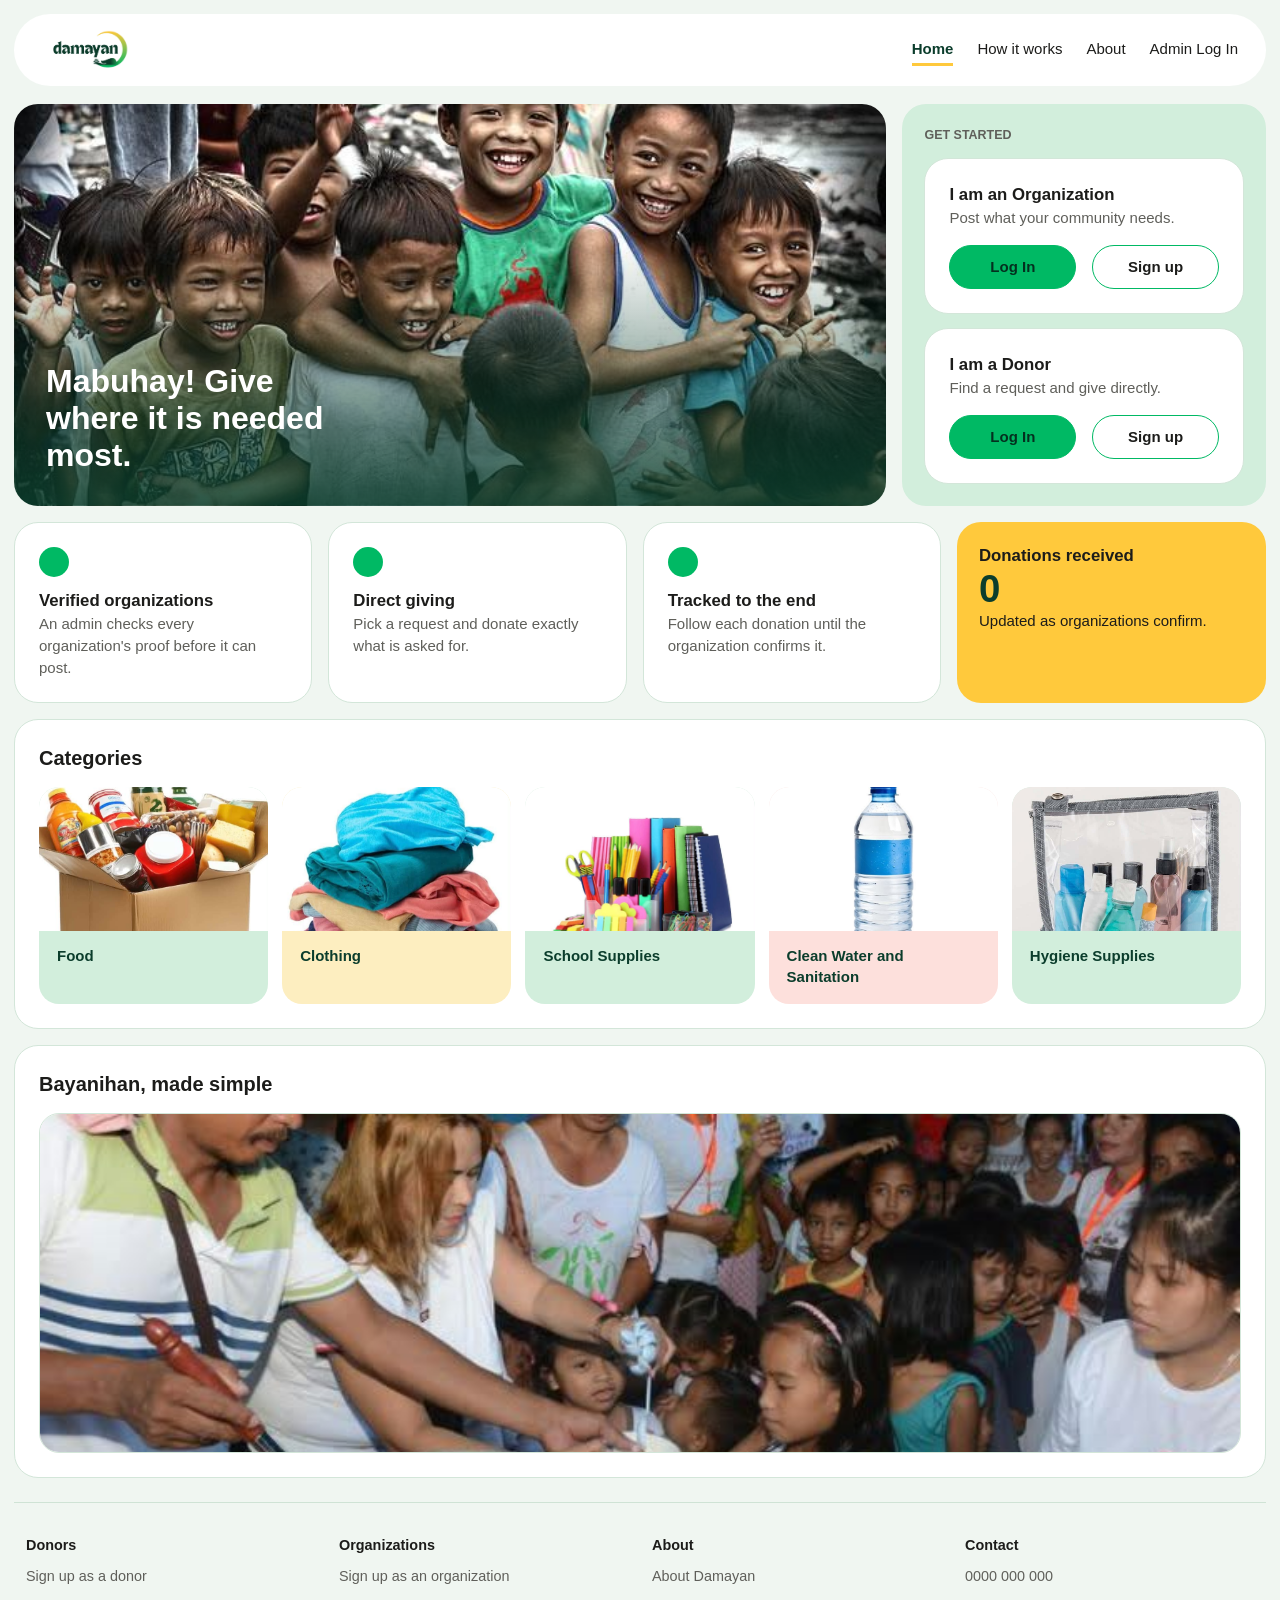
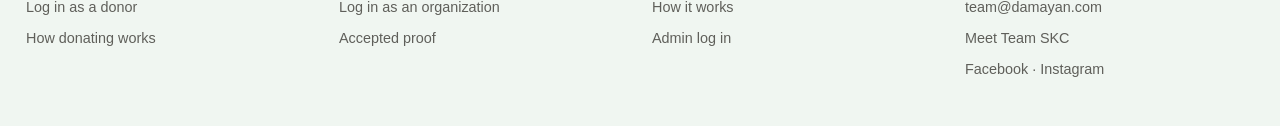
==== public/index.html @ 9b193644 "Add full project" ====
<!DOCTYPE html>
<html lang="en">
<head>
<meta charset="UTF-8">
<meta name="viewport" content="width=device-width, initial-scale=1">
<title>Damayan</title>
<link rel="stylesheet" href="style.css">
</head>
<body>
<header class="top" id="top"></header>
<main>

<!-- ============ PUBLIC ============ -->
<section class="view" data-v="home" data-role="pub">
  <div class="hero-row">
    <div class="hero" style="background-image:linear-gradient(to top,rgba(11,61,44,.88) 0%,rgba(11,61,44,.4) 35%,rgba(11,61,44,0) 65%),url(/images/donate.jpg)"><h1>Mabuhay! Give where it is needed most.</h1></div>
    <div class="mintbox stack">
      <div class="eyebrow">GET STARTED</div>
      <div class="card"><h3>I am an Organization</h3><p class="mute">Post what your community needs.</p>
        <div class="g2 mt"><a class="btn solid" href="#/login-org">Log In</a><a class="btn" href="#/signup-org">Sign up</a></div></div>
      <div class="card"><h3>I am a Donor</h3><p class="mute">Find a request and give directly.</p>
        <div class="g2 mt"><a class="btn solid" href="#/login-donor">Log In</a><a class="btn" href="#/signup-donor">Sign up</a></div></div>
    </div>
  </div>
  <div class="hero-row" style="grid-template-columns:3fr 1fr">
    <div class="g3">
      <div class="card"><div class="dot"></div><h3>Verified organizations</h3><p class="mute">An admin checks every organization's proof before it can post.</p></div>
      <div class="card"><div class="dot"></div><h3>Direct giving</h3><p class="mute">Pick a request and donate exactly what is asked for.</p></div>
      <div class="card"><div class="dot"></div><h3>Tracked to the end</h3><p class="mute">Follow each donation until the organization confirms it.</p></div>
    </div>
    <div class="yelbox"><h3>Donations received</h3><div class="big" id="stat-received">0</div><p>Updated as organizations confirm.</p></div>
  </div>
  <div class="card mt"><h2>Categories</h2>
    <div class="cats">
      <div class="cat"><img data-img="/images/food" alt=""><span>Food</span></div>
      <div class="cat y"><img data-img="/images/clothes" alt=""><span>Clothing</span></div>
      <div class="cat"><img data-img="/images/school_supplies" alt=""><span>School Supplies</span></div>
      <div class="cat p"><img data-img="/images/clean_water" alt=""><span>Clean Water and Sanitation</span></div>
      <div class="cat"><img data-img="/images/hygiene" alt=""><span>Hygiene Supplies</span></div></div></div>
  <div class="card mt"><h2>Bayanihan, made simple</h2><div class="imgbox"><img data-img="/images/community" alt="Community members with donated goods"></div></div>
</section>

<section class="view" data-v="how" data-role="pub">
  <h1>How Damayan works</h1><p class="sub">Two roles, one shared goal: the right item reaching the right place.</p>
  <div class="g2">
    <div class="card"><span class="b dark">FOR ORGANIZATIONS</span>
      <div class="step"><span class="num">1</span><div><h3>Sign up and log in</h3><p class="mute">Upload proof so an admin can verify you.</p></div></div>
      <div class="step"><span class="num">2</span><div><h3>Post a request</h3><p class="mute">Say what you need and how much.</p></div></div>
      <div class="step"><span class="num">3</span><div><h3>Confirm when it arrives</h3><p class="mute">Close the loop so the donation counts.</p></div></div></div>
    <div class="card"><span class="b dark">FOR DONORS</span>
      <div class="step"><span class="num">1</span><div><h3>Sign up and log in</h3><p class="mute">Individuals and groups are welcome.</p></div></div>
      <div class="step"><span class="num">2</span><div><h3>Browse requests or find a match</h3><p class="mute">Filter by category, or let us suggest one.</p></div></div>
      <div class="step"><span class="num">3</span><div><h3>Donate and mark it delivered</h3><p class="mute">Tell the organization it is on its way.</p></div></div></div>
  </div>
  <div class="mintbox mt"><div class="eyebrow">STAGES</div>
    <div class="g4">
      <div class="stage"><span class="b wait">Waiting</span><span class="mute">Posted, no donor yet</span></div>
      <div class="stage"><span class="b">Donated</span><span class="mute">A donor picked it</span></div>
      <div class="stage"><span class="b del">Delivered</span><span class="mute">Donor sent it</span></div>
      <div class="stage"><span class="b">Received</span><span class="mute">Organization confirmed</span></div></div></div>
</section>

<section class="view" data-v="about" data-role="pub">
  <p class="mute">About</p><h1>Neighbors helping neighbors</h1>
  <div class="g2 mt" style="align-items:start">
    <div class="stack">
      <div class="card stack"><div><h3>Mission</h3><p class="mute">Connect verified organizations with donors who want to help.</p></div>
        <div><h3>Why Damayan?</h3><p class="mute">Damayan means helping one another in times of need.</p></div>
        <div><h3>What the system does</h3><p class="mute">Posts requests, matches donors and tracks every donation.</p></div></div>
      <div class="mintbox" style="min-height:200px"><h2>Project Information</h2></div></div>
    <div class="card"><div class="eyebrow">Meet Team SKC</div>
      <div class="person"><span class="avatar"></span><div><b>Chelsea Mae T. Antig</b><br><span class="mute">UI/UX Designer</span></div></div>
      <div class="person"><span class="avatar"></span><div><b>Shannel V. De Leon</b><br><span class="mute">Sub Programmer</span></div></div>
      <div class="person"><span class="avatar"></span><div><b>Khate D. Hernandez</b><br><span class="mute">Lead Developer</span></div></div>
      <div class="mintbox"><h3>Contact and Feedback</h3><p class="mute">Questions or ideas? We read every message.</p><a class="btn solid mt" href="mailto:">Email the team</a></div></div>
  </div>
</section>

<!-- ============ AUTH ============ -->
<section class="view" data-v="login-org" data-role="auth"><form class="card form" style="max-width:580px">
  <span class="b dark">ORGANIZATION</span><h1 class="c">Log In as Organization</h1><p class="sub">Welcome back. Post and track your requests.</p>
  <label for="o-e">Email</label><input id="o-e" type="email" placeholder="name@organization.com" required>
  <label for="o-p">Password</label><input id="o-p" type="password" placeholder="••••••••" required>
  <button class="btn solid full mt">Log In</button>
  <p class="alt">New here? <a href="#/signup-org">Sign Up as Organization</a><br>Not an Organization? <a href="#/login-donor">Log in as Donor</a></p></form></section>

<section class="view" data-v="login-donor" data-role="auth"><form class="card form" style="max-width:580px">
  <span class="b dark">DONOR</span><h1 class="c">Log In as Donor</h1><p class="sub">Welcome back. Find a request to fulfill.</p>
  <label for="d-e">Email</label><input id="d-e" type="email" placeholder="name@email.com" required>
  <label for="d-p">Password</label><input id="d-p" type="password" placeholder="••••••••" required>
  <button class="btn solid full mt">Log In</button>
  <p class="alt">New here? <a href="#/signup-donor">Sign up as Donor</a><br>Not a Donor? <a href="#/login-org">Log in as Organization</a></p></form></section>

<section class="view" data-v="login-admin" data-role="auth"><form class="card form" style="max-width:580px">
  <span class="b dark">ADMIN</span><h1 class="c">Log In as Admin</h1><p class="sub">Review organizations and manage accounts.</p>
  <label for="a-e">Email</label><input id="a-e" type="email" placeholder="name@email.com" required>
  <label for="a-p">Password</label><input id="a-p" type="password" placeholder="••••••••" required>
  <button class="btn solid full mt">Log In</button>
  <p class="alt">Admin accounts are created by the team.</p></form></section>

<section class="view" data-v="signup-donor" data-role="auth"><form class="card form">
  <span class="b dark">DONOR</span><h1>Sign Up as Donor</h1><p class="sub">Give as an individual or as a group.</p>
  <label for="sd-n">Full name or group name</label><input id="sd-n" placeholder="e.g. Juan Dela Cruz" required>
  <label for="sd-t">Type</label><select id="sd-t"><option>Individual</option><option>Group</option></select>
  <label for="sd-e">Email</label><input id="sd-e" type="email" placeholder="name@email.com" required>
  <label for="sd-p">Password</label><input id="sd-p" type="password" placeholder="••••••••" required>
  <label for="sd-c">Confirm Password</label><input id="sd-c" type="password" placeholder="••••••••" required>
  <button class="btn solid full mt">Create Donor Account</button>
  <p class="alt">Already have an account? <a href="#/login-donor">Log in as Donor</a><br>Not a Donor? <a href="#/login-org">Log in as Organization</a></p></form></section>

<section class="view" data-v="signup-org" data-role="auth"><form class="card form wide">
  <span class="b dark">ORGANIZATION</span><h1>Sign Up as Organization</h1><p class="sub">Your proof lets an admin verify you before you post.</p>
  <div class="g2" style="align-items:start">
    <div>
      <label for="so-n">Organization Name</label><input id="so-n" placeholder="e.g. Barangay San Roque" required>
      <label for="so-t">Type</label><select id="so-t"><option>LGU</option><option>NGO</option><option>Barangay</option><option>Company</option></select>
      <label for="so-e">Email</label><input id="so-e" type="email" placeholder="name@organization.com" required>
      <label for="so-p">Password</label><input id="so-p" type="password" placeholder="••••••••" required>
      <label for="so-c">Confirm Password</label><input id="so-c" type="password" placeholder="••••••••" required></div>
    <div>
      <label for="so-d">Document Type</label><select id="so-d"><option value="">Choose one</option><option>Barangay / LGU certification</option><option>SEC, DTI or NGO registration</option><option>Business permit or company ID</option><option>Letter of authority + ID</option></select>
      <label for="so-f">Upload proof</label>
      <div class="drop"><b>Drag and drop your file here</b><br><span class="mute">or browse · JPG, PNG or PDF · max 5 MB</span><br><input id="so-f" type="file" accept=".jpg,.jpeg,.png,.pdf" style="margin-top:10px" required></div>
      <div class="mintbox mt"><div class="eyebrow">ACCEPTED PROOF</div><ul class="list"><li>Barangay / LGU certification or resolution</li><li>SEC, DTI or NGO registration</li><li>Business permit or company ID</li><li>Letter of authority + representative's ID</li></ul></div></div>
  </div>
  <label class="chk"><input type="checkbox" required> I confirm that the proof I uploaded is genuine and belongs to my organization</label>
  <button class="btn solid full">Submit for Verification</button>
  <p class="alt">An admin will review your proof before your account is approved.<br>Already have an account? <a href="#/login-org">Log in as Organization</a><br>Not an Organization? <a href="#/login-donor">Log in as Donor</a></p></form></section>

<!-- ============ ORGANIZATION ============ -->
<section class="view" data-v="org-verify" data-role="org" data-nav="org-home">
  <h1>Account Verification</h1><p class="sub">Posting unlocks once an admin approves your proof.</p>
  <div class="g2" style="align-items:start">
    <div class="card"><div class="eyebrow">WHILE PENDING</div><span class="b pen">Pending</span>
      <h2 class="mt">Your account is under review</h2><p class="mute">We will show the result here as soon as an admin decides.</p>
      <ul class="tl mt"><li class="done"><i></i><b>Proof submitted</b><span class="mute" data-bind="submitted">[Date]</span></li><li class="done"><i></i><b>Admin review</b><span class="mute">[Date]</span></li><li><i></i><b>Approved</b><span class="mute">[Date]</span></li></ul>
      <div class="mintbox"><div class="eyebrow">LOCKED UNTIL APPROVED</div><ul class="list"><li>You can log in and view this page.</li><li>Posting requests stays locked until approved.</li><li>The result shows here once an admin decides.</li></ul></div>
      <div class="right mt" style="justify-content:flex-start"><button class="btn">View submitted proof</button><a class="btn" href="#/home">Log out</a></div></div>
    <div class="card"><div class="eyebrow">IF REJECTED</div><span class="b rej">Rejected</span>
      <h2 class="mt">We couldn't verify your proof</h2><p class="mute">Fix what the admin noted and send it again.</p>
      <ul class="tl mt"><li class="done"><i></i><b>Proof submitted</b><span class="mute">[Date]</span></li><li class="done"><i></i><b>Admin review</b><span class="mute">[Date]</span></li><li><i></i><b>Not approved</b><span class="mute">[Date]</span></li></ul>
      <div class="mintbox"><div class="eyebrow">REASON FROM ADMIN</div><p data-bind="reason">Photo is blurry or name does not match.</p></div>
      <div class="right mt" style="justify-content:flex-start"><a class="btn solid" href="#/signup-org">Resubmit Proof</a><a class="btn" href="#/about">Contact Team SKC</a></div></div>
  </div>
</section>

<!-- ============ ORGANIZATION ============ -->
<section class="view" data-v="org-home" data-role="org">
  <h1>Hello, <span data-bind="orgname">[Organization Name]</span></h1>
  <div class="g2 mt">
    <div class="card"><h3>Post a Request</h3><p class="mute">Tell donors exactly what your community needs.</p><a class="btn solid mt" href="#/org-post">Post a Request</a></div>
    <div class="card"><h3>My Requests</h3><p class="mute">Everything you have posted and where it stands.</p><a class="btn mt" href="#/org-requests">My Requests</a></div>
  </div>
</section>

<section class="view" data-v="org-post" data-role="org" data-nav="org-home">
  <h1>Post a Request</h1><p class="sub">Tell donors exactly what your community needs.</p>
  <div class="g2" style="align-items:start">
    <form class="card form" id="post-form">
      <label for="p-c">Category</label>
      <select id="p-c"><option value="">Choose one</option><option>Food</option><option>Clothing</option><option>School Supplies</option><option>Clean Water and Sanitation</option><option>Hygiene Supplies</option></select>
      <label for="p-i">What do you need?</label><input id="p-i" placeholder="e.g. packs of rice" required>
      <div class="g2">
        <div><label for="p-q">Quantity</label><input id="p-q" type="number" min="1" placeholder="e.g. 50" required></div>
        <div><label for="p-u">Unit</label><input id="p-u" placeholder="packs / pieces / boxes" required></div>
      </div>
      <label for="p-d">Details</label><textarea id="p-d" rows="4" placeholder="Add notes donors should know, such as size, brand or delivery address."></textarea>
      <div class="g2 mt"><button class="btn solid">Submit Request</button><a class="btn" href="#/org-home">Cancel</a></div>
    </form>
    <div class="stack">
      <div class="mintbox"><div class="eyebrow">BEFORE YOU POST</div>
        <ul class="list"><li>Pick the category that fits best.</li><li>Be specific about the item and amount.</li><li>Your request stays Waiting until a donor picks it.</li></ul></div>
      <div class="card"><div class="eyebrow">Preview: how donors see your request</div>
        <h3>Food</h3><p><b>50 packs of rice</b></p><p class="mute">Barangay San Roque</p><button class="btn solid" type="button">Donate</button>
        <p class="mute mt">The preview updates as you fill in the form.</p></div>
    </div>
  </div>
</section>

<section class="view" data-v="org-requests" data-role="org" data-nav="org-home">
  <h1>My Requests</h1><p class="sub">Everything you have posted and where it stands.</p>
  <div class="pills mt"><button class="pill on" type="button">All</button><button class="pill" type="button">Waiting</button><button class="pill" type="button">Donated</button><button class="pill" type="button">Delivered</button><button class="pill" type="button">Received</button></div>
  <div class="card mt" style="overflow-x:auto"><table class="tbl">
    <thead><tr><th>Request</th><th>Category</th><th>Date Posted</th><th>Donor</th><th>Status</th><th>Action</th></tr></thead>
    <tbody>
      <tr><td>50 packs of rice</td><td>Food</td><td>Nov 7</td><td>No donor yet</td><td><span class="b wait">Waiting</span></td><td>No action yet</td><td><a href="#/request-detail">Details</a></td></tr>
      <tr><td>30 notebooks</td><td>School Supplies</td><td>Nov 5</td><td>Juan Dela Cruz</td><td><span class="b">Donated</span></td><td>Donor is on it</td><td><a href="#/request-detail">Details</a></td></tr>
      <tr><td>20 blankets</td><td>Clothing</td><td>Nov 2</td><td>Ana Reyes</td><td><span class="b del">Delivered</span></td><td><a href="#/org-confirm">Confirm Receipt</a></td><td><a href="#/request-detail">Details</a></td></tr>
    </tbody></table></div>
</section>

<section class="view" data-v="org-confirm" data-role="org" data-nav="org-home">
  <h1>Confirm Receipts</h1><p class="sub">Confirm only when the items have actually arrived.</p>
  <div class="mintbox"><div class="eyebrow">3 waiting for confirmation</div></div>
  <div class="card mt"><span class="b del">Delivered</span>
    <h3>Food: 50 packs of rice</h3>
    <p class="mute">Delivered by Juan Dela Cruz. Marked delivered on Nov 12.</p>
    <div class="g2 mt"><button class="btn solid">Confirm Received</button><button class="btn">Report a Problem</button></div></div>
  <p class="mute mt">Nothing to confirm right now. Delivered donations will show up here.</p>
</section>

<!-- ============ DONOR ============ -->
<section class="view" data-v="donor-home" data-role="donor">
  <h1>Hello, <span data-bind="donorname">Donor</span>!</h1><p class="sub">Pick up where you left off.</p>
  <div class="g3 mt">
    <div class="card"><h3>Browse Requests</h3><p class="mute">See everything that is waiting for a donor.</p><a class="btn solid mt" href="#/donor-browse">Browse Requests</a></div>
    <div class="card"><h3>Find a Match</h3><p class="mute">We suggest the request that has waited longest.</p><a class="btn solid mt" href="#/donor-match">Find a Match</a></div>
    <div class="card"><h3>My Donations</h3><p class="mute">Track each gift from donation to delivery.</p><a class="btn mt" href="#/donor-donations">My Donations</a></div>
  </div>
</section>

<section class="view" data-v="donor-browse" data-role="donor" data-nav="donor-home">
  <h1>Browse Requests</h1>
  <div class="pills mt"><button class="pill on" type="button">All</button><button class="pill" type="button">Food</button><button class="pill" type="button">Clothing</button><button class="pill" type="button">School Supplies</button><button class="pill" type="button">Clean Water and Sanitation</button><button class="pill" type="button">Hygiene Supplies</button></div>
  <div class="g2 mt"><div><label for="f-c">Category</label><select id="f-c"><option>All</option></select></div><div><label for="f-o">Organization</label><select id="f-o"><option>All</option></select></div></div>
  <div class="card mt" style="overflow-x:auto"><table class="tbl">
    <thead><tr><th>Request</th><th>Category</th><th>Organization</th><th>Waiting</th><th>Action</th></tr></thead>
    <tbody>
      <tr><td>50 packs of rice</td><td>Food</td><td>Barangay San Roque</td><td>3 days</td><td><a class="btn solid" href="#/request-detail">Donate</a></td></tr>
      <tr><td>40 hygiene kits</td><td>Hygiene Supplies</td><td>Pag-asa Foundation</td><td>6 days</td><td><a class="btn solid" href="#/request-detail">Donate</a></td></tr>
    </tbody></table></div>
</section>

<section class="view" data-v="donor-match" data-role="donor" data-nav="donor-home">
  <h1>Find a Match</h1><p class="sub">Choose a category and we will suggest a request.</p>
  <div class="g2" style="align-items:start">
    <div class="card"><label for="m-c">Category</label>
      <select id="m-c"><option>Food</option><option>Clothing</option><option>School Supplies</option><option>Clean Water</option><option>Hygiene</option></select>
      <div class="eyebrow mt">Suggested Match</div><span class="b wait">Longest Waiting</span>
      <h2 class="mt">50 packs of rice</h2>
      <p class="mute">Organization: Barangay San Roque<br>Waiting since: Nov 7<br>Quantity: 50 packs<br>Details: Deliver to the barangay hall.</p>
      <div class="g2 mt"><button class="btn solid">Donate This Request</button><button class="btn">Show Me Another</button></div>
      <p class="mt"><a href="#/donor-match">Change Category</a></p></div>
    <div class="stack">
      <div class="mintbox"><div class="eyebrow">How matching works</div>
        <p class="mute">We check all waiting requests in the category. The one posted earliest is suggested first. "Show me another" moves to the next longest.</p></div>
      <div class="card"><p class="mute">No waiting requests here. Try another category, or use Browse Requests.</p></div>
    </div>
  </div>
</section>

<section class="view" data-v="donor-donations" data-role="donor" data-nav="donor-home">
  <h1>My Donations</h1><p class="sub">Track each gift from donation to delivery.</p>
  <div class="g3 mt">
    <div class="yelbox"><h3>Donated</h3><div class="big">0</div><p>In process</p></div>
    <div class="yelbox"><h3>Delivered</h3><div class="big">0</div><p>Waiting for confirmation</p></div>
    <div class="yelbox"><h3>Received</h3><div class="big">0</div><p>Completed</p></div>
  </div>
  <div class="pills mt"><button class="pill on" type="button">All</button><button class="pill" type="button">Donated</button><button class="pill" type="button">Delivered</button><button class="pill" type="button">Received</button></div>
  <div class="card mt" style="overflow-x:auto"><table class="tbl">
    <thead><tr><th>Request</th><th>Organization</th><th>Date Donated</th><th>Status</th><th>Action</th></tr></thead>
    <tbody>
      <tr><td>50 packs of rice</td><td>Barangay San Roque</td><td>Nov 10</td><td><span class="b">Donated</span></td><td><button class="btn solid">Mark Delivered</button></td><td><a href="#/request-detail">Details</a></td></tr>
      <tr><td>20 blankets</td><td>Pag-asa Foundation</td><td>Nov 4</td><td><span class="b del">Delivered</span></td><td>Waiting for confirmation</td><td><a href="#/request-detail">Details</a></td></tr>
    </tbody></table></div>
</section>

<!-- ============ SHARED ============ -->
<section class="view" data-v="request-detail" data-role="donor" data-nav="donor-donations">
  <p><a href="#/donor-donations">&lt; Back to my Donations</a></p>
  <h1>Request Details</h1><p class="sub">Everything about this request in one place.</p>
  <div class="g2" style="align-items:start">
    <div class="card"><span class="b">Food</span> <span class="b del">Delivered</span>
      <h2 class="mt">50 packs of rice</h2>
      <p class="mute">Organization: Barangay San Roque<br>Quantity: 50 packs<br>Date Posted: Nov 7<br>Donor: Juan Dela Cruz<br>Date Donated: Nov 10<br>Date Delivered: Nov 12<br>Details: Deliver to the barangay hall.</p>
      <button class="btn solid mt">Donate this Request</button><p class="mute">Shown only when status is Waiting.</p></div>
    <div class="card"><div class="eyebrow">Progress tracker</div><h3>Where is this request?</h3>
      <ul class="tl mt">
        <li class="done"><i></i><b>Waiting</b><span class="mute">Posted by the organization Nov 7</span></li>
        <li class="done"><i></i><b>Donated</b><span class="mute">A donor picked it Nov 10</span></li>
        <li class="done"><i></i><b>Delivered</b><span class="mute">Donor sent the items Nov 12</span></li>
        <li><i></i><b>Received</b><span class="mute">Organization confirms: Pending</span></li>
      </ul></div>
  </div>
</section>

<!-- ============ ADMIN ============ -->
<section class="view" data-v="admin-home" data-role="admin">
  <h1>Hello, Admin</h1><p class="sub">Here is what needs your attention today.</p>
  <div class="g3 mt">
    <div class="yelbox"><h3>Pending Verifications</h3><div class="big">0</div><p>Needs review</p></div>
    <div class="yelbox"><h3>Approved organizations</h3><div class="big">0</div><p>Verified</p></div>
    <div class="yelbox"><h3>Rejected</h3><div class="big">0</div><p>Can resubmit</p></div>
  </div>
  <div class="card mt"><h2>Waiting for review</h2><div style="overflow-x:auto"><table class="tbl">
    <thead><tr><th>Organization</th><th>Org Type</th><th>Submitted</th><th>Action</th></tr></thead>
    <tbody><tr><td>Barangay San Roque</td><td>Barangay</td><td>Nov 12</td><td><a class="btn solid" href="#/admin-review">Review</a></td></tr></tbody></table></div></div>
  <div class="mintbox mt"><h2>Donations Overview</h2>
    <div class="g4"><div class="stage"><span class="b wait">Waiting</span><b>0</b></div><div class="stage"><span class="b">Donated</span><b>0</b></div><div class="stage"><span class="b del">Delivered</span><b>0</b></div><div class="stage"><span class="b">Received</span><b>0</b></div></div>
    <p class="mute">Counts update as donors and organizations act.</p></div>
</section>

<section class="view" data-v="admin-verify" data-role="admin">
  <h1>Verifications</h1><p class="sub">Review proof submitted by organizations.</p>
  <div class="pills mt"><button class="pill on" type="button">All</button><button class="pill" type="button">Pending</button><button class="pill" type="button">Approved</button><button class="pill" type="button">Rejected</button></div>
  <label for="v-t">Org Type</label><select id="v-t"><option>All</option><option>LGU</option><option>NGO</option><option>Barangay</option><option>Company</option></select>
  <div class="card mt" style="overflow-x:auto"><table class="tbl">
    <thead><tr><th>Organization</th><th>Org Type</th><th>Proof</th><th>Date Submitted</th><th>Status</th><th>Action</th></tr></thead>
    <tbody>
      <tr><td>Barangay San Roque</td><td>Barangay</td><td>Certification</td><td>Nov 12</td><td><span class="b pen">Pending</span></td><td><a class="btn solid" href="#/admin-review">Review</a></td></tr>
      <tr><td>Pag-asa Foundation</td><td>NGO</td><td>SEC registration</td><td>Nov 3</td><td><span class="b">Approved</span></td><td><a href="#/admin-review">View</a></td></tr>
      <tr><td>Kapit-Bisig Co.</td><td>Company</td><td>Business permit</td><td>Nov 1</td><td><span class="b rej">Rejected</span></td><td><a href="#/admin-review">View</a></td></tr>
    </tbody></table></div>
</section>

<section class="view" data-v="admin-review" data-role="admin" data-nav="admin-verify">
  <p><a href="#/admin-verify">Back to Verifications</a></p>
  <h1>Review Verification</h1><p class="sub">Check the proof against the account details.</p>
  <div class="g2" style="align-items:start">
    <div class="stack">
      <div class="card"><span class="b dark">ORGANIZATION</span> <span class="b pen">Pending</span>
        <p class="mute mt">Organization: Barangay San Roque<br>Email: sanroque@email.com<br>Org Type: Barangay<br>Date Submitted: Nov 12<br>Proof Type: Certification</p></div>
      <div class="card"><div class="eyebrow">Submitted Proof</div>
        <div class="drop">[Proof image / PDF preview]</div><a class="btn mt" href="#">Open full size</a></div>
    </div>
    <div class="stack">
      <div class="card"><div class="eyebrow">Verification Checklist</div>
        <label class="chk"><input type="checkbox"> Name on the proof matches the account name</label>
        <label class="chk"><input type="checkbox"> Proof is clear, readable and not expired</label>
        <label class="chk"><input type="checkbox"> Proof looks genuine (no signs of editing)</label>
        <label class="chk"><input type="checkbox"> Proof fits the org type (LGU, NGO, Barangay or Company)</label></div>
      <div class="card"><div class="eyebrow">Decision</div>
        <label for="r-r">Reason (required when rejecting)</label>
        <textarea id="r-r" rows="3" placeholder="Tell the organization what to fix, e.g. blurry photo or name does not match."></textarea>
        <div class="g2 mt"><button class="btn solid">Approve</button><button class="btn">Reject</button></div>
        <p class="mute mt">Approving unlocks posting requests for the organization. Rejecting shows your reason on the organization's page.</p></div>
    </div>
  </div>
</section>

<section class="view" data-v="admin-accounts" data-role="admin" data-nav="admin-home">
  <h1>Accounts</h1><p class="sub">Find any organization or donor and manage access.</p>
  <div class="pills mt"><button class="pill on" type="button">All</button><button class="pill" type="button">Organizations</button><button class="pill" type="button">Donors</button><button class="pill" type="button">Suspended</button></div>
  <label for="s-q">Search</label><input id="s-q" placeholder="Search by name or email">
  <div class="card mt" style="overflow-x:auto"><table class="tbl">
    <thead><tr><th>Name</th><th>Type</th><th>Email</th><th>Date Joined</th><th>Status</th><th>Action</th></tr></thead>
    <tbody>
      <tr><td>Barangay San Roque</td><td>Organization</td><td>sanroque@email.com</td><td>Nov 12</td><td>Active</td><td><a href="#">View</a> <button class="btn">Suspend</button></td></tr>
      <tr><td>Juan Dela Cruz</td><td>Donor</td><td>juan@email.com</td><td>Nov 10</td><td>Suspended</td><td><a href="#">View</a> <button class="btn">Suspend</button></td></tr>
    </tbody></table></div>
</section>

</main>

<footer class="foot" id="foot">
  <div><h4>Donors</h4>
    <a href="#/signup-donor">Sign up as a donor</a>
    <a href="#/login-donor">Log in as a donor</a>
    <a href="#/how">How donating works</a></div>
  <div><h4>Organizations</h4>
    <a href="#/signup-org">Sign up as an organization</a>
    <a href="#/login-org">Log in as an organization</a>
    <a href="#/how">Accepted proof</a></div>
  <div><h4>About</h4>
    <a href="#/about">About Damayan</a>
    <a href="#/how">How it works</a>
    <a href="#/login-admin">Admin log in</a></div>
  <div><h4>Contact</h4>
    <span>0000 000 000</span>
    <span>team@damayan.com</span>
    <a href="#/about">Meet Team SKC</a>
    <span>Facebook · Instagram</span></div>
</footer>

<script src="script.js"></script>
</body>
</html>
---- public/style.css ----
:root{--bg:#F0F6F1;--ink:#1c1c1a;--mute:#5f5f5a;--dark:#0B3D2C;--green:#00B964;--mint:#D2EEDC;--bar:#C1E4D0;--yel:#FFC93C;--yel-l:#FDEEC0;--pink:#FDE0DC;--red:#7A1F14;--line:#dcdcd6;--r:24px}
*{box-sizing:border-box;margin:0}
body{font:15px/1.45 "Plus Jakarta Sans","Segoe UI",Arial,sans-serif;background:var(--bg);color:var(--ink);padding:14px;max-width:1280px;margin:auto}
a{color:inherit;text-decoration:none}
h1{font-size:2rem;line-height:1.15}h2{font-size:1.25rem}h3{font-size:1.05rem}
.mute,.sub{color:var(--mute)}.sub{margin-bottom:14px}
.view{display:none}.view.on{display:block}
:focus-visible{outline:3px solid var(--yel);outline-offset:2px}

/* header + footer */
.top{background:#fff;border-radius:999px;padding:12px 28px;display:flex;align-items:center;justify-content:space-between;gap:16px;margin-bottom:18px;flex-wrap:wrap}
.logo{font-weight:800;font-size:1.2rem;color:var(--dark)}
.top nav,.top .who{display:flex;gap:24px;align-items:center}
.top nav a{padding:4px 0;border-bottom:3px solid transparent}
.top nav a.on{border-color:var(--yel);font-weight:700;color:var(--dark)}
.who{gap:10px;color:var(--mute)}
.foot{display:grid;grid-template-columns:repeat(4,1fr);gap:24px;padding:32px 12px;margin-top:24px;border-top:1px solid #cfe3d5;font-size:.9rem}
.foot[hidden]{display:none}
.foot div{display:flex;flex-direction:column;gap:10px}
.foot b{margin-bottom:4px;color:var(--dark)}
.foot a,.foot span{color:var(--mute)}
.foot a:hover{color:var(--dark)}
@media(max-width:860px){.foot{grid-template-columns:1fr 1fr}}

/* building blocks */
.card{background:#fff;border-radius:var(--r);padding:24px;border:1px solid #d3e6d9}
.mintbox{background:var(--mint);border-radius:var(--r);padding:22px}
.yelbox{background:var(--yel);border-radius:var(--r);padding:22px}
.stack>*+*{margin-top:14px}
.g2{display:grid;grid-template-columns:1fr 1fr;gap:16px}
.g3{display:grid;grid-template-columns:repeat(3,1fr);gap:16px}
.g4{display:grid;grid-template-columns:repeat(4,1fr);gap:12px}
.hero-row{display:grid;grid-template-columns:2.4fr 1fr;gap:16px;margin-bottom:16px}
.mt{margin-top:16px}.c{text-align:center}.right{display:flex;justify-content:flex-end;gap:8px}
.big{font-size:2.4rem;font-weight:800;color:var(--dark);line-height:1.1}
.eyebrow{font-size:.78rem;font-weight:700;color:var(--mute);margin-bottom:8px}

.hero{background:var(--dark);color:#fff;border-radius:var(--r);min-height:300px;padding:32px;display:flex;align-items:flex-end;background-size:cover;background-position:center}
.hero h1{max-width:18ch}
.dot{width:30px;height:30px;border-radius:50%;background:var(--green);margin-bottom:12px}
.cats{display:grid;grid-template-columns:repeat(5,1fr);gap:14px;margin-top:14px}
.cat{background:var(--mint);border-radius:20px;overflow:hidden;display:flex;flex-direction:column;font-weight:700;color:var(--dark)}
.cat img{width:100%;aspect-ratio:16/10;object-fit:cover;object-position:center 25%;display:block}
.cat span{padding:14px 18px 16px}
.cat.y{background:var(--yel-l)}.cat.p{background:var(--pink)}
.imgbox{background:#fff;border:1px solid #d3e6d9;border-radius:20px;height:340px;display:grid;place-items:center;margin-top:14px;overflow:hidden}
.imgbox img{width:100%;height:100%;object-fit:cover;object-position:center 85%}

/* buttons, pills, badges */
.btn{display:inline-block;border:1.5px solid var(--green);border-radius:999px;padding:10px 20px;font:inherit;font-weight:700;background:#fff;color:var(--ink);cursor:pointer;text-align:center}
.btn.solid{background:var(--green);color:#04301f}
.btn.sm{padding:7px 16px}.btn.full{display:block;width:100%}
.btn:hover{filter:brightness(.95)}
.pills{display:flex;gap:8px;flex-wrap:wrap;margin:8px 0 14px}
.pill{background:#cdeedd;color:var(--dark);border-radius:999px;padding:5px 14px;font-weight:700;font-size:.85rem;cursor:pointer;border:0;font-family:inherit}
.pill.on{background:var(--dark);color:#fff}
.b{display:inline-block;border-radius:999px;padding:3px 12px;font-weight:700;font-size:.8rem;background:#cdeedd;color:var(--dark)}
.b.wait,.b.pen,.b.dark{background:var(--dark);color:#fff}
.b.del{background:var(--yel);color:var(--ink)}
.b.rej,.b.sus{background:var(--pink);color:var(--red);border:1px solid #e9a79d}

/* forms */
.form{max-width:560px;margin:30px auto}
.form.wide{max-width:980px}
label{display:block;font-weight:700;margin:14px 0 6px}
input,select,textarea{width:100%;font:inherit;padding:11px 18px;border:1px solid var(--line);border-radius:999px;background:#fff}
textarea{border-radius:20px;min-height:110px;resize:vertical}
.drop{border:2px dashed var(--green);background:#f0faf4;border-radius:20px;padding:30px;text-align:center}
.chk{display:flex;gap:8px;align-items:center;font-weight:400;margin:16px 0}.chk input{width:auto}
.alt{text-align:center;margin-top:16px;color:var(--mute);font-size:.88rem;line-height:1.9}.alt a{font-weight:700}
.list{padding-left:20px}.list li{margin:6px 0}

/* tables built from grid rows */
.tbl{display:grid;gap:0}
.tr{display:grid;grid-template-columns:var(--cols);gap:12px;align-items:center;padding:14px 4px;border-top:1px solid #eee}
.tr.h{color:var(--mute);border-top:0;font-size:.9rem}
.tr .b{justify-self:start}

/* steps, timelines, bars */
.step{display:grid;grid-template-columns:36px 1fr;gap:12px;margin-top:18px}
.num{width:36px;height:36px;border-radius:50%;background:var(--yel);display:grid;place-items:center;font-weight:800}
.stage{background:#fff;border-radius:999px;padding:12px 18px;display:flex;gap:10px;align-items:center}
.stat{display:flex;justify-content:space-between;align-items:center;border:1px solid #d3e6d9;border-radius:999px;padding:10px 18px;margin-bottom:12px;font-weight:800}
.tl{list-style:none;padding:0}
.tl li{display:grid;grid-template-columns:38px 1fr auto;gap:12px;margin:12px 0;align-items:center}
.tl i{width:30px;height:30px;border-radius:50%;border:3px solid var(--dark);display:block}
.tl .done i{background:var(--dark)}
.person{display:flex;gap:14px;align-items:center;border:1px solid #d3e6d9;border-radius:999px;padding:12px 20px;margin-bottom:12px}
.avatar{width:52px;height:52px;border-radius:50%;background:var(--bar);flex:none}
.empty{border:2px dashed var(--green);background:var(--mint);border-radius:var(--r);padding:34px;text-align:center}
.reqrow{display:grid;grid-template-columns:70px 1fr 1fr 1fr auto;gap:14px;align-items:center;background:#fff;border-radius:var(--r);padding:16px 20px;margin-bottom:12px}
.icon{background:var(--mint);border-radius:18px;height:64px;display:grid;place-items:center;font-size:.8rem;color:var(--mute)}
.pager{display:flex;gap:6px;justify-content:flex-end;margin-top:12px}

@media(max-width:860px){
 .g2,.g3,.g4,.hero-row,.cats{grid-template-columns:1fr}
 .tr{grid-template-columns:1fr 1fr}.tr.h{display:none}
 .reqrow{grid-template-columns:1fr}
 .top{border-radius:24px;padding:12px 18px}
}
@media(prefers-reduced-motion:no-preference){.view.on{animation:in .18s ease-out}@keyframes in{from{opacity:0}to{opacity:1}}}
/* Header logo: uses the cropped file images/Logo-top.png */
.brand{display:block;flex:none}
.brand img{height:48px;width:auto;display:block}
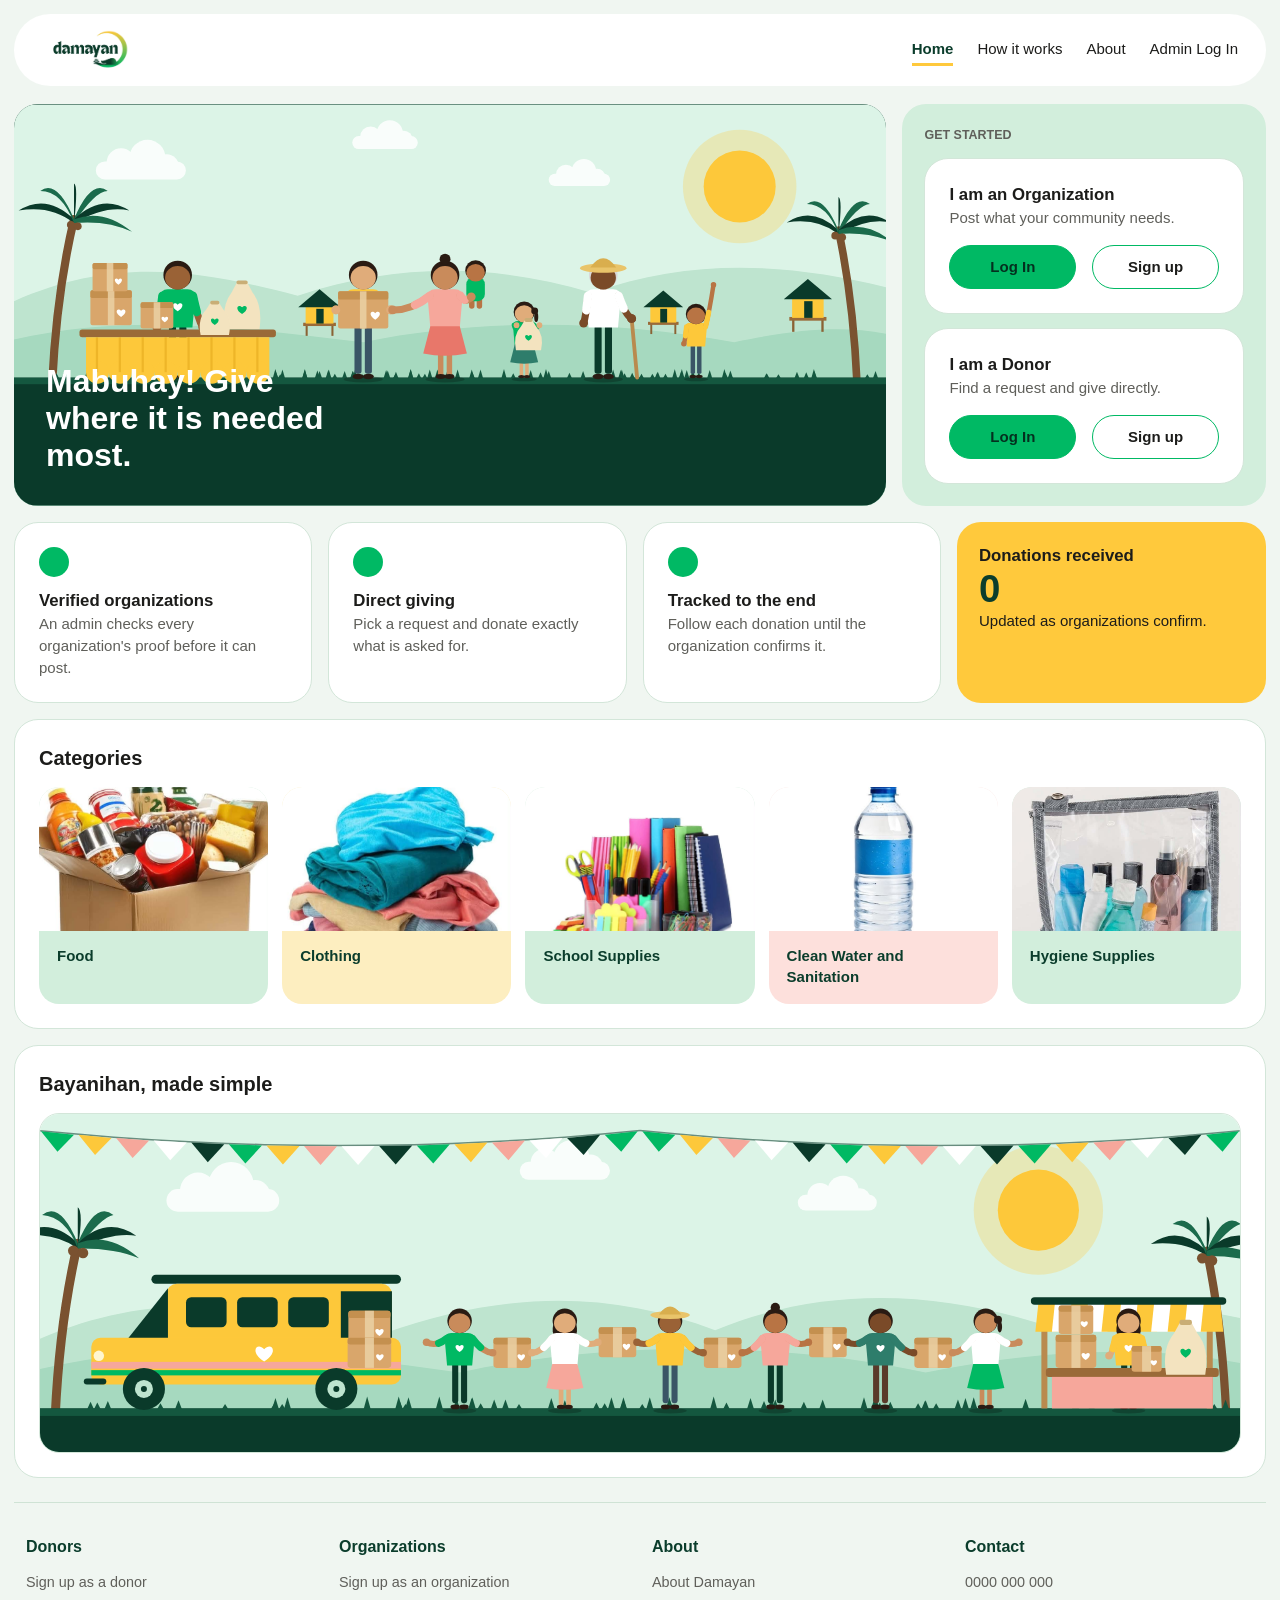
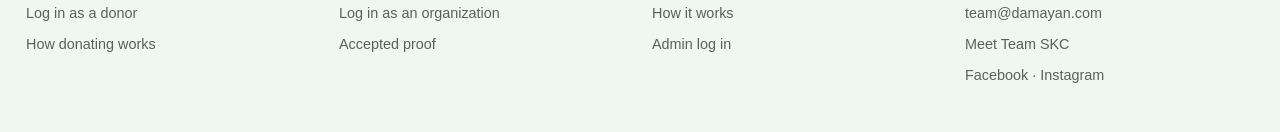
==== commit 298c59c7: "Donor and organization pages work" ====
--- a/public/index.html
+++ b/public/index.html
@@ -13,7 +13,7 @@
 <!-- ============ PUBLIC ============ -->
 <section class="view" data-v="home" data-role="pub">
   <div class="hero-row">
-    <div class="hero" style="background-image:linear-gradient(to top,rgba(11,61,44,.88) 0%,rgba(11,61,44,.4) 35%,rgba(11,61,44,0) 65%),url(/images/donate.jpg)"><h1>Mabuhay! Give where it is needed most.</h1></div>
+    <div class="hero"><img class="hero-img" src="/images/donate.svg" alt=""><h1>Mabuhay! Give where it is needed most.</h1></div>
     <div class="mintbox stack">
       <div class="eyebrow">GET STARTED</div>
       <div class="card"><h3>I am an Organization</h3><p class="mute">Post what your community needs.</p>
@@ -69,9 +69,9 @@
         <div><h3>What the system does</h3><p class="mute">Posts requests, matches donors and tracks every donation.</p></div></div>
       <div class="mintbox" style="min-height:200px"><h2>Project Information</h2></div></div>
     <div class="card"><div class="eyebrow">Meet Team SKC</div>
-      <div class="person"><span class="avatar"></span><div><b>Chelsea Mae T. Antig</b><br><span class="mute">UI/UX Designer</span></div></div>
-      <div class="person"><span class="avatar"></span><div><b>Shannel V. De Leon</b><br><span class="mute">Sub Programmer</span></div></div>
-      <div class="person"><span class="avatar"></span><div><b>Khate D. Hernandez</b><br><span class="mute">Lead Developer</span></div></div>
+   <div class="person"><span class="avatar"><img src="/images/chelsea.png" alt="Chelsea"></span><div><b>Chelsea Mae T. Antig</b><br><span class="mute">UI/UX Designer</span></div></div>
+<div class="person"><span class="avatar"><img src="/images/anne.jpg" alt="Shannel"></span><div><b>Shannel V. De Leon</b><br><span class="mute">Sub Programmer</span></div></div>
+<div class="person"><span class="avatar"><img src="/images/khate.jpg" alt="Khate"></span><div><b>Khate D. Hernandez</b><br><span class="mute">Lead Developer</span></div></div>
       <div class="mintbox"><h3>Contact and Feedback</h3><p class="mute">Questions or ideas? We read every message.</p><a class="btn solid mt" href="mailto:">Email the team</a></div></div>
   </div>
 </section>
@@ -80,21 +80,21 @@
 <section class="view" data-v="login-org" data-role="auth"><form class="card form" style="max-width:580px">
   <span class="b dark">ORGANIZATION</span><h1 class="c">Log In as Organization</h1><p class="sub">Welcome back. Post and track your requests.</p>
   <label for="o-e">Email</label><input id="o-e" type="email" placeholder="name@organization.com" required>
-  <label for="o-p">Password</label><input id="o-p" type="password" placeholder="••••••••" required>
+  <label for="o-p">Password</label><input id="o-p" type="password" placeholder="Enter your password" required>
   <button class="btn solid full mt">Log In</button>
   <p class="alt">New here? <a href="#/signup-org">Sign Up as Organization</a><br>Not an Organization? <a href="#/login-donor">Log in as Donor</a></p></form></section>
 
 <section class="view" data-v="login-donor" data-role="auth"><form class="card form" style="max-width:580px">
   <span class="b dark">DONOR</span><h1 class="c">Log In as Donor</h1><p class="sub">Welcome back. Find a request to fulfill.</p>
   <label for="d-e">Email</label><input id="d-e" type="email" placeholder="name@email.com" required>
-  <label for="d-p">Password</label><input id="d-p" type="password" placeholder="••••••••" required>
+  <label for="d-p">Password</label><input id="d-p" type="password" placeholder="Enter your password" required>
   <button class="btn solid full mt">Log In</button>
   <p class="alt">New here? <a href="#/signup-donor">Sign up as Donor</a><br>Not a Donor? <a href="#/login-org">Log in as Organization</a></p></form></section>
 
 <section class="view" data-v="login-admin" data-role="auth"><form class="card form" style="max-width:580px">
   <span class="b dark">ADMIN</span><h1 class="c">Log In as Admin</h1><p class="sub">Review organizations and manage accounts.</p>
   <label for="a-e">Email</label><input id="a-e" type="email" placeholder="name@email.com" required>
-  <label for="a-p">Password</label><input id="a-p" type="password" placeholder="••••••••" required>
+  <label for="a-p">Password</label><input id="a-p" type="password" placeholder="Enter your password" required>
   <button class="btn solid full mt">Log In</button>
   <p class="alt">Admin accounts are created by the team.</p></form></section>
 
@@ -103,8 +103,8 @@
   <label for="sd-n">Full name or group name</label><input id="sd-n" placeholder="e.g. Juan Dela Cruz" required>
   <label for="sd-t">Type</label><select id="sd-t"><option>Individual</option><option>Group</option></select>
   <label for="sd-e">Email</label><input id="sd-e" type="email" placeholder="name@email.com" required>
-  <label for="sd-p">Password</label><input id="sd-p" type="password" placeholder="••••••••" required>
-  <label for="sd-c">Confirm Password</label><input id="sd-c" type="password" placeholder="••••••••" required>
+  <label for="sd-p">Password</label><input id="sd-p" type="password" placeholder="Enter your password" required>
+  <label for="sd-c">Confirm Password</label><input id="sd-c" type="password" placeholder="Enter your password again" required>
   <button class="btn solid full mt">Create Donor Account</button>
   <p class="alt">Already have an account? <a href="#/login-donor">Log in as Donor</a><br>Not a Donor? <a href="#/login-org">Log in as Organization</a></p></form></section>
 
@@ -113,14 +113,15 @@
   <div class="g2" style="align-items:start">
     <div>
       <label for="so-n">Organization Name</label><input id="so-n" placeholder="e.g. Barangay San Roque" required>
-      <label for="so-t">Type</label><select id="so-t"><option>LGU</option><option>NGO</option><option>Barangay</option><option>Company</option></select>
+      <label for="so-t">Type</label><select id="so-t" required><option value="">Choose one</option><option>LGU</option><option>NGO</option><option>Barangay</option><option>Company</option></select>
       <label for="so-e">Email</label><input id="so-e" type="email" placeholder="name@organization.com" required>
-      <label for="so-p">Password</label><input id="so-p" type="password" placeholder="••••••••" required>
-      <label for="so-c">Confirm Password</label><input id="so-c" type="password" placeholder="••••••••" required></div>
+      <label for="so-p">Password</label><input id="so-p" type="password" placeholder="Enter your password" required>
+      <label for="so-c">Confirm Password</label><input id="so-c" type="password" placeholder="Enter your password again" required></div>
     <div>
       <label for="so-d">Document Type</label><select id="so-d"><option value="">Choose one</option><option>Barangay / LGU certification</option><option>SEC, DTI or NGO registration</option><option>Business permit or company ID</option><option>Letter of authority + ID</option></select>
       <label for="so-f">Upload proof</label>
-      <div class="drop"><b>Drag and drop your file here</b><br><span class="mute">or browse · JPG, PNG or PDF · max 5 MB</span><br><input id="so-f" type="file" accept=".jpg,.jpeg,.png,.pdf" style="margin-top:10px" required></div>
+      <div class="drop" id="so-drop"><b>Drag and drop your file here</b><br><span class="mute">or <label for="so-f" class="browse">Browse files</label></span><br><span class="mute small">JPG, PNG or PDF | max 5mb</span><input id="so-f" type="file" accept=".jpg,.jpeg,.png,.pdf" hidden></div>
+      <div class="chip"><span id="so-fn" class="mute">No file chosen</span><button type="button" id="so-rm" class="link">Remove</button></div>
       <div class="mintbox mt"><div class="eyebrow">ACCEPTED PROOF</div><ul class="list"><li>Barangay / LGU certification or resolution</li><li>SEC, DTI or NGO registration</li><li>Business permit or company ID</li><li>Letter of authority + representative's ID</li></ul></div></div>
   </div>
   <label class="chk"><input type="checkbox" required> I confirm that the proof I uploaded is genuine and belongs to my organization</label>
@@ -135,28 +136,21 @@
       <h2 class="mt">Your account is under review</h2><p class="mute">We will show the result here as soon as an admin decides.</p>
       <ul class="tl mt"><li class="done"><i></i><b>Proof submitted</b><span class="mute" data-bind="submitted">[Date]</span></li><li class="done"><i></i><b>Admin review</b><span class="mute">[Date]</span></li><li><i></i><b>Approved</b><span class="mute">[Date]</span></li></ul>
       <div class="mintbox"><div class="eyebrow">LOCKED UNTIL APPROVED</div><ul class="list"><li>You can log in and view this page.</li><li>Posting requests stays locked until approved.</li><li>The result shows here once an admin decides.</li></ul></div>
-      <div class="right mt" style="justify-content:flex-start"><button class="btn">View submitted proof</button><a class="btn" href="#/home">Log out</a></div></div>
+      <div class="right mt" style="justify-content:flex-start"><a class="btn" href="/api/my-proof" target="_blank" rel="noopener">View submitted proof</a><a class="btn" href="#/home" data-logout>Log out</a></div></div>
     <div class="card"><div class="eyebrow">IF REJECTED</div><span class="b rej">Rejected</span>
       <h2 class="mt">We couldn't verify your proof</h2><p class="mute">Fix what the admin noted and send it again.</p>
-      <ul class="tl mt"><li class="done"><i></i><b>Proof submitted</b><span class="mute">[Date]</span></li><li class="done"><i></i><b>Admin review</b><span class="mute">[Date]</span></li><li><i></i><b>Not approved</b><span class="mute">[Date]</span></li></ul>
+      <ul class="tl mt"><li class="done"><i></i><b>Proof submitted</b><span class="mute">[Date]</span></li><li class="done"><i></i><b>Admin review</b><span class="mute">[Date]</span></li><li class="no"><i></i><b>Not approved</b><span class="mute">[Date]</span></li></ul>
       <div class="mintbox"><div class="eyebrow">REASON FROM ADMIN</div><p data-bind="reason">Photo is blurry or name does not match.</p></div>
       <div class="right mt" style="justify-content:flex-start"><a class="btn solid" href="#/signup-org">Resubmit Proof</a><a class="btn" href="#/about">Contact Team SKC</a></div></div>
   </div>
 </section>
 
-<!-- ============ ORGANIZATION ============ -->
+<!-- Dashboard = Hello + Post a Request (as in the wireframe) -->
 <section class="view" data-v="org-home" data-role="org">
-  <h1>Hello, <span data-bind="orgname">[Organization Name]</span></h1>
-  <div class="g2 mt">
-    <div class="card"><h3>Post a Request</h3><p class="mute">Tell donors exactly what your community needs.</p><a class="btn solid mt" href="#/org-post">Post a Request</a></div>
-    <div class="card"><h3>My Requests</h3><p class="mute">Everything you have posted and where it stands.</p><a class="btn mt" href="#/org-requests">My Requests</a></div>
-  </div>
-</section>
-
-<section class="view" data-v="org-post" data-role="org" data-nav="org-home">
-  <h1>Post a Request</h1><p class="sub">Tell donors exactly what your community needs.</p>
-  <div class="g2" style="align-items:start">
-    <form class="card form" id="post-form">
+  <h1>Hello, <span data-bind="orgName">[Organization Name]</span></h1>
+  <h2 class="mt">Post a Request</h2><p class="sub">Tell donors exactly what your community needs.</p>
+  <div class="g2" style="align-items:start">
+    <form class="card form" id="post-form" style="max-width:none;margin:0">
       <label for="p-c">Category</label>
       <select id="p-c"><option value="">Choose one</option><option>Food</option><option>Clothing</option><option>School Supplies</option><option>Clean Water and Sanitation</option><option>Hygiene Supplies</option></select>
       <label for="p-i">What do you need?</label><input id="p-i" placeholder="e.g. packs of rice" required>
@@ -164,112 +158,119 @@
         <div><label for="p-q">Quantity</label><input id="p-q" type="number" min="1" placeholder="e.g. 50" required></div>
         <div><label for="p-u">Unit</label><input id="p-u" placeholder="packs / pieces / boxes" required></div>
       </div>
-      <label for="p-d">Details</label><textarea id="p-d" rows="4" placeholder="Add notes donors should know, such as size, brand or delivery address."></textarea>
+      <label for="p-d">Details</label><textarea id="p-d" rows="4" placeholder="Add any notes donors should know, such as size, brand or delivery address."></textarea>
       <div class="g2 mt"><button class="btn solid">Submit Request</button><a class="btn" href="#/org-home">Cancel</a></div>
     </form>
     <div class="stack">
       <div class="mintbox"><div class="eyebrow">BEFORE YOU POST</div>
         <ul class="list"><li>Pick the category that fits best.</li><li>Be specific about the item and amount.</li><li>Your request stays Waiting until a donor picks it.</li></ul></div>
       <div class="card"><div class="eyebrow">Preview: how donors see your request</div>
-        <h3>Food</h3><p><b>50 packs of rice</b></p><p class="mute">Barangay San Roque</p><button class="btn solid" type="button">Donate</button>
+        <div class="card"><span class="b" id="pv-cat">Food</span><p class="mt"><b id="pv-item">50 packs of rice</b></p><p class="mute" data-bind="orgName">Barangay San Roque</p><button class="btn solid mt" type="button">Donate</button></div>
         <p class="mute mt">The preview updates as you fill in the form.</p></div>
     </div>
   </div>
 </section>
 
-<section class="view" data-v="org-requests" data-role="org" data-nav="org-home">
+<section class="view" data-v="org-requests" data-role="org">
   <h1>My Requests</h1><p class="sub">Everything you have posted and where it stands.</p>
-  <div class="pills mt"><button class="pill on" type="button">All</button><button class="pill" type="button">Waiting</button><button class="pill" type="button">Donated</button><button class="pill" type="button">Delivered</button><button class="pill" type="button">Received</button></div>
+  <div class="pills mt" id="or-pills"><button class="pill on" type="button" data-f="all">All</button><button class="pill" type="button" data-f="WAITING">Waiting</button><button class="pill" type="button" data-f="DONATED">Donated</button><button class="pill" type="button" data-f="DELIVERED">Delivered</button><button class="pill" type="button" data-f="RECEIVED">Received</button></div>
   <div class="card mt" style="overflow-x:auto"><table class="tbl">
-    <thead><tr><th>Request</th><th>Category</th><th>Date Posted</th><th>Donor</th><th>Status</th><th>Action</th></tr></thead>
-    <tbody>
-      <tr><td>50 packs of rice</td><td>Food</td><td>Nov 7</td><td>No donor yet</td><td><span class="b wait">Waiting</span></td><td>No action yet</td><td><a href="#/request-detail">Details</a></td></tr>
-      <tr><td>30 notebooks</td><td>School Supplies</td><td>Nov 5</td><td>Juan Dela Cruz</td><td><span class="b">Donated</span></td><td>Donor is on it</td><td><a href="#/request-detail">Details</a></td></tr>
-      <tr><td>20 blankets</td><td>Clothing</td><td>Nov 2</td><td>Ana Reyes</td><td><span class="b del">Delivered</span></td><td><a href="#/org-confirm">Confirm Receipt</a></td><td><a href="#/request-detail">Details</a></td></tr>
-    </tbody></table></div>
-</section>
-
-<section class="view" data-v="org-confirm" data-role="org" data-nav="org-home">
-  <h1>Confirm Receipts</h1><p class="sub">Confirm only when the items have actually arrived.</p>
-  <div class="mintbox"><div class="eyebrow">3 waiting for confirmation</div></div>
-  <div class="card mt"><span class="b del">Delivered</span>
-    <h3>Food: 50 packs of rice</h3>
-    <p class="mute">Delivered by Juan Dela Cruz. Marked delivered on Nov 12.</p>
-    <div class="g2 mt"><button class="btn solid">Confirm Received</button><button class="btn">Report a Problem</button></div></div>
-  <p class="mute mt">Nothing to confirm right now. Delivered donations will show up here.</p>
+    <thead><tr><th>Request</th><th>Category</th><th>Date Posted</th><th>Donor</th><th>Status</th><th>Action</th><th></th></tr></thead>
+    <tbody id="or-body"></tbody></table></div>
+</section>
+
+<section class="view" data-v="org-confirm" data-role="org">
+  <div class="headrow"><div><h1>Confirm Receipts</h1><p class="sub">Confirm only when the items have actually arrived.</p></div>
+    <span class="b dark" id="cf-count">0 Waiting for Confirmation</span></div>
+  <div id="cf-list"></div>
+  <div class="empty mt" id="cf-empty" hidden><h3>Nothing to confirm right now.</h3><p class="mute">Delivered donations will show up here for you to confirm.</p></div>
 </section>
 
 <!-- ============ DONOR ============ -->
 <section class="view" data-v="donor-home" data-role="donor">
-  <h1>Hello, <span data-bind="donorname">Donor</span>!</h1><p class="sub">Pick up where you left off.</p>
-  <div class="g3 mt">
-    <div class="card"><h3>Browse Requests</h3><p class="mute">See everything that is waiting for a donor.</p><a class="btn solid mt" href="#/donor-browse">Browse Requests</a></div>
-    <div class="card"><h3>Find a Match</h3><p class="mute">We suggest the request that has waited longest.</p><a class="btn solid mt" href="#/donor-match">Find a Match</a></div>
-    <div class="card"><h3>My Donations</h3><p class="mute">Track each gift from donation to delivery.</p><a class="btn mt" href="#/donor-donations">My Donations</a></div>
-  </div>
-</section>
-
-<section class="view" data-v="donor-browse" data-role="donor" data-nav="donor-home">
+  <h1>Hello, <span data-bind="donorName">Donor</span>!</h1><p class="sub">Pick up where you left off.</p>
+  <div class="g2 mt" style="align-items:start">
+    <div class="card"><h2>Browse Requests</h2>
+      <div class="g2 mt">
+        <select id="h-c" aria-label="Category"><option value="">Category</option><option>Food</option><option>Clothing</option><option>School Supplies</option><option>Clean Water and Sanitation</option><option>Hygiene Supplies</option></select>
+        <select id="h-o" aria-label="Organization"><option value="">Organization</option></select></div>
+      <a class="btn full mt" href="#/donor-browse">Browse Requests</a></div>
+    <div class="card"><h2>Find a Match</h2>
+      <div class="g2 mt">
+        <select id="h-mc" aria-label="Category"><option value="">Category</option><option>Food</option><option>Clothing</option><option>School Supplies</option><option>Clean Water and Sanitation</option><option>Hygiene Supplies</option></select>
+        <select id="h-mo" aria-label="Organization (optional)"><option value="">Organization</option></select></div>
+      <a class="btn solid full mt" href="#/donor-match">Find a Match</a></div>
+  </div>
+  <div class="card mt" style="overflow-x:auto"><h2>My Donations</h2><table class="tbl">
+    <thead><tr><th>Requests</th><th>Organization</th><th>Status</th><th>Action</th></tr></thead>
+    <tbody id="dh-body"></tbody></table></div>
+</section>
+
+<section class="view" data-v="donor-browse" data-role="donor">
   <h1>Browse Requests</h1>
-  <div class="pills mt"><button class="pill on" type="button">All</button><button class="pill" type="button">Food</button><button class="pill" type="button">Clothing</button><button class="pill" type="button">School Supplies</button><button class="pill" type="button">Clean Water and Sanitation</button><button class="pill" type="button">Hygiene Supplies</button></div>
-  <div class="g2 mt"><div><label for="f-c">Category</label><select id="f-c"><option>All</option></select></div><div><label for="f-o">Organization</label><select id="f-o"><option>All</option></select></div></div>
+  <div class="pills mt" id="b-pills"><button class="pill on" type="button">All</button><button class="pill" type="button">Food</button><button class="pill" type="button">Clothing</button><button class="pill" type="button">School Supplies</button><button class="pill" type="button">Clean Water and Sanitation</button><button class="pill" type="button">Hygiene Supplies</button></div>
+  <div class="filterrow mt">
+    <div><label for="f-c">Category</label><select id="f-c"><option>All</option></select></div>
+    <div><label for="f-o">Organization</label><select id="f-o"><option>All</option></select></div>
+    <button class="btn" type="button" id="b-filter">Filter</button></div>
   <div class="card mt" style="overflow-x:auto"><table class="tbl">
     <thead><tr><th>Request</th><th>Category</th><th>Organization</th><th>Waiting</th><th>Action</th></tr></thead>
-    <tbody>
-      <tr><td>50 packs of rice</td><td>Food</td><td>Barangay San Roque</td><td>3 days</td><td><a class="btn solid" href="#/request-detail">Donate</a></td></tr>
-      <tr><td>40 hygiene kits</td><td>Hygiene Supplies</td><td>Pag-asa Foundation</td><td>6 days</td><td><a class="btn solid" href="#/request-detail">Donate</a></td></tr>
-    </tbody></table></div>
-</section>
-
-<section class="view" data-v="donor-match" data-role="donor" data-nav="donor-home">
+    <tbody id="br-body"></tbody></table></div>
+</section>
+
+<section class="view" data-v="donor-match" data-role="donor">
   <h1>Find a Match</h1><p class="sub">Choose a category and we will suggest a request.</p>
-  <div class="g2" style="align-items:start">
-    <div class="card"><label for="m-c">Category</label>
-      <select id="m-c"><option>Food</option><option>Clothing</option><option>School Supplies</option><option>Clean Water</option><option>Hygiene</option></select>
-      <div class="eyebrow mt">Suggested Match</div><span class="b wait">Longest Waiting</span>
-      <h2 class="mt">50 packs of rice</h2>
-      <p class="mute">Organization: Barangay San Roque<br>Waiting since: Nov 7<br>Quantity: 50 packs<br>Details: Deliver to the barangay hall.</p>
-      <div class="g2 mt"><button class="btn solid">Donate This Request</button><button class="btn">Show Me Another</button></div>
-      <p class="mt"><a href="#/donor-match">Change Category</a></p></div>
-    <div class="stack">
-      <div class="mintbox"><div class="eyebrow">How matching works</div>
-        <p class="mute">We check all waiting requests in the category. The one posted earliest is suggested first. "Show me another" moves to the next longest.</p></div>
-      <div class="card"><p class="mute">No waiting requests here. Try another category, or use Browse Requests.</p></div>
-    </div>
-  </div>
-</section>
-
-<section class="view" data-v="donor-donations" data-role="donor" data-nav="donor-home">
+  <div class="card catbar"><b>Category</b>
+    <div class="pills" id="m-c"><button class="pill on" type="button">Food</button><button class="pill" type="button">Clothing</button><button class="pill" type="button">School Supplies</button><button class="pill" type="button">Clean Water</button><button class="pill" type="button">Hygiene</button></div></div>
+  <div class="matchgrid mt">
+    <div class="mintbox">
+      <div id="mt-content">
+      <div><span class="b dark">Suggested Match</span> <span class="b" id="mt-strategy">Longest Waiting</span></div>
+      <p class="mt"><span class="b" id="mt-cat">Food</span></p>
+      <h2 id="mt-title">50 packs of rice</h2><p class="mute" id="mt-by">Posted by Barangay San Roque</p>
+      <hr class="rule">
+      <div class="g3 facts"><div><div class="mute">Organization</div><b id="mt-org">-</b></div><div><div class="mute">Waiting Since</div><b id="mt-since">-</b></div><div><div class="mute">Quantity</div><b id="mt-qty">-</b></div></div>
+      <div class="mt"><div class="mute">Details</div><p id="mt-details">-</p></div>
+      <div class="actions mt"><button class="btn solid" type="button" id="mt-donate">Donate This Request</button><button class="btn" type="button" id="mt-next">Show Me Another</button><a class="textlink" href="#/donor-match" id="mt-reset">Change Category</a></div>
+      </div>
+      <div class="empty" id="mt-none" hidden><h3>No waiting requests here.</h3><p class="mute">Try another category, or use Browse Requests.</p><a class="btn mt" href="#/donor-browse">Browse Requests</a></div></div>
+    <div class="stack">
+      <div class="card"><div class="eyebrow">How matching works</div>
+        <ul class="list"><li>We check all waiting requests in the category.</li><li>The one posted earliest is suggested first.</li><li>"Show me another" moves to the next longest.</li></ul></div>
+    </div>
+  </div>
+</section>
+
+<section class="view" data-v="donor-donations" data-role="donor">
   <h1>My Donations</h1><p class="sub">Track each gift from donation to delivery.</p>
   <div class="g3 mt">
-    <div class="yelbox"><h3>Donated</h3><div class="big">0</div><p>In process</p></div>
-    <div class="yelbox"><h3>Delivered</h3><div class="big">0</div><p>Waiting for confirmation</p></div>
-    <div class="yelbox"><h3>Received</h3><div class="big">0</div><p>Completed</p></div>
-  </div>
-  <div class="pills mt"><button class="pill on" type="button">All</button><button class="pill" type="button">Donated</button><button class="pill" type="button">Delivered</button><button class="pill" type="button">Received</button></div>
+    <div class="yelbox"><h3>Donated</h3><div class="big" id="dd-donated">0</div><p>In process</p></div>
+    <div class="yelbox"><h3>Delivered</h3><div class="big" id="dd-delivered">0</div><p>Waiting for confirmation</p></div>
+    <div class="yelbox"><h3>Received</h3><div class="big" id="dd-received">0</div><p>Completed</p></div>
+  </div>
+  <div class="pills mt" id="dd-pills"><button class="pill on" type="button" data-f="all">All</button><button class="pill" type="button" data-f="DONATED">Donated</button><button class="pill" type="button" data-f="DELIVERED">Delivered</button><button class="pill" type="button" data-f="RECEIVED">Received</button></div>
   <div class="card mt" style="overflow-x:auto"><table class="tbl">
-    <thead><tr><th>Request</th><th>Organization</th><th>Date Donated</th><th>Status</th><th>Action</th></tr></thead>
-    <tbody>
-      <tr><td>50 packs of rice</td><td>Barangay San Roque</td><td>Nov 10</td><td><span class="b">Donated</span></td><td><button class="btn solid">Mark Delivered</button></td><td><a href="#/request-detail">Details</a></td></tr>
-      <tr><td>20 blankets</td><td>Pag-asa Foundation</td><td>Nov 4</td><td><span class="b del">Delivered</span></td><td>Waiting for confirmation</td><td><a href="#/request-detail">Details</a></td></tr>
-    </tbody></table></div>
+    <thead><tr><th>Request</th><th>Organization</th><th>Date Donated</th><th>Status</th><th>Action</th><th></th></tr></thead>
+    <tbody id="dd-body"></tbody></table>
+    <div class="pager" id="dd-pager" hidden></div></div>
 </section>
 
 <!-- ============ SHARED ============ -->
-<section class="view" data-v="request-detail" data-role="donor" data-nav="donor-donations">
-  <p><a href="#/donor-donations">&lt; Back to my Donations</a></p>
+<section class="view" data-v="request-detail" data-role="shared">
+  <p><a href="#/donor-donations" id="rd-back">&lt; Back to my Donations</a></p>
   <h1>Request Details</h1><p class="sub">Everything about this request in one place.</p>
   <div class="g2" style="align-items:start">
-    <div class="card"><span class="b">Food</span> <span class="b del">Delivered</span>
-      <h2 class="mt">50 packs of rice</h2>
-      <p class="mute">Organization: Barangay San Roque<br>Quantity: 50 packs<br>Date Posted: Nov 7<br>Donor: Juan Dela Cruz<br>Date Donated: Nov 10<br>Date Delivered: Nov 12<br>Details: Deliver to the barangay hall.</p>
-      <button class="btn solid mt">Donate this Request</button><p class="mute">Shown only when status is Waiting.</p></div>
+    <div class="card"><span class="b" id="rd-cat">Food</span> <span class="b" id="rd-status">Waiting</span>
+      <h2 class="mt" id="rd-title">-</h2>
+      <p class="mute" id="rd-info"></p>
+      <p class="err" id="rd-err" hidden></p>
+      <button class="btn solid mt" type="button" id="rd-donate" hidden>Donate this Request</button><p class="mute" id="rd-note" hidden>Shown only when status is Waiting.</p></div>
     <div class="card"><div class="eyebrow">Progress tracker</div><h3>Where is this request?</h3>
-      <ul class="tl mt">
-        <li class="done"><i></i><b>Waiting</b><span class="mute">Posted by the organization Nov 7</span></li>
-        <li class="done"><i></i><b>Donated</b><span class="mute">A donor picked it Nov 10</span></li>
-        <li class="done"><i></i><b>Delivered</b><span class="mute">Donor sent the items Nov 12</span></li>
-        <li><i></i><b>Received</b><span class="mute">Organization confirms: Pending</span></li>
+      <ul class="tl mt" id="rd-track">
+        <li><i></i><b>Waiting</b><span class="mute">-</span></li>
+        <li><i></i><b>Donated</b><span class="mute">-</span></li>
+        <li><i></i><b>Delivered</b><span class="mute">-</span></li>
+        <li><i></i><b>Received</b><span class="mute">-</span></li>
       </ul></div>
   </div>
 </section>
@@ -277,30 +278,36 @@
 <!-- ============ ADMIN ============ -->
 <section class="view" data-v="admin-home" data-role="admin">
   <h1>Hello, Admin</h1><p class="sub">Here is what needs your attention today.</p>
-  <div class="g3 mt">
-    <div class="yelbox"><h3>Pending Verifications</h3><div class="big">0</div><p>Needs review</p></div>
-    <div class="yelbox"><h3>Approved organizations</h3><div class="big">0</div><p>Verified</p></div>
-    <div class="yelbox"><h3>Rejected</h3><div class="big">0</div><p>Can resubmit</p></div>
-  </div>
-  <div class="card mt"><h2>Waiting for review</h2><div style="overflow-x:auto"><table class="tbl">
-    <thead><tr><th>Organization</th><th>Org Type</th><th>Submitted</th><th>Action</th></tr></thead>
-    <tbody><tr><td>Barangay San Roque</td><td>Barangay</td><td>Nov 12</td><td><a class="btn solid" href="#/admin-review">Review</a></td></tr></tbody></table></div></div>
-  <div class="mintbox mt"><h2>Donations Overview</h2>
-    <div class="g4"><div class="stage"><span class="b wait">Waiting</span><b>0</b></div><div class="stage"><span class="b">Donated</span><b>0</b></div><div class="stage"><span class="b del">Delivered</span><b>0</b></div><div class="stage"><span class="b">Received</span><b>0</b></div></div>
-    <p class="mute">Counts update as donors and organizations act.</p></div>
+  <div class="g3 mt statrow">
+    <div class="yelbox"><h3>Pending Verifications</h3><div class="big" id="dash-pending">0</div><p>Needs review</p></div>
+    <div class="yelbox"><h3>Approved organizations</h3><div class="big" id="dash-approved">0</div><p>Verified</p></div>
+    <div class="yelbox"><h3>Rejected</h3><div class="big" id="dash-rejected">0</div><p>Can resubmit</p></div>
+  </div>
+  <div class="dash-row mt">
+    <div class="card"><h2>Waiting for review</h2><div style="overflow-x:auto"><table class="tbl">
+      <thead><tr><th>Organization</th><th>Org Type</th><th>Submitted</th><th>Action</th></tr></thead>
+      <tbody id="dash-review"></tbody></table></div></div>
+    <div class="card ovcard"><h2>Donations Overview</h2>
+      <div class="ovr"><span class="b wait">Waiting</span><b id="ov-waiting">0</b></div>
+      <div class="ovr"><span class="b">Donated</span><b id="ov-donated">0</b></div>
+      <div class="ovr"><span class="b del">Delivered</span><b id="ov-delivered">0</b></div>
+      <div class="ovr"><span class="b">Received</span><b id="ov-received">0</b></div>
+      <p class="mute">Counts update as donors and organizations act.</p></div>
+  </div>
 </section>
 
 <section class="view" data-v="admin-verify" data-role="admin">
   <h1>Verifications</h1><p class="sub">Review proof submitted by organizations.</p>
-  <div class="pills mt"><button class="pill on" type="button">All</button><button class="pill" type="button">Pending</button><button class="pill" type="button">Approved</button><button class="pill" type="button">Rejected</button></div>
-  <label for="v-t">Org Type</label><select id="v-t"><option>All</option><option>LGU</option><option>NGO</option><option>Barangay</option><option>Company</option></select>
-  <div class="card mt" style="overflow-x:auto"><table class="tbl">
+  <div class="toolbar">
+    <div class="pills"><button class="pill on" type="button" data-f="all">All</button><button class="pill" type="button" data-f="pending">Pending</button><button class="pill" type="button" data-f="approved">Approved</button><button class="pill" type="button" data-f="rejected">Rejected</button></div>
+    <div class="filters">
+      <select id="v-t" aria-label="Org Type"><option value="">Org Type: All</option><option>LGU</option><option>NGO</option><option>Barangay</option><option>Company</option></select>
+      <button class="btn" type="button" data-filter>Filter</button>
+    </div>
+  </div>
+  <div class="card" style="overflow-x:auto"><table class="tbl">
     <thead><tr><th>Organization</th><th>Org Type</th><th>Proof</th><th>Date Submitted</th><th>Status</th><th>Action</th></tr></thead>
-    <tbody>
-      <tr><td>Barangay San Roque</td><td>Barangay</td><td>Certification</td><td>Nov 12</td><td><span class="b pen">Pending</span></td><td><a class="btn solid" href="#/admin-review">Review</a></td></tr>
-      <tr><td>Pag-asa Foundation</td><td>NGO</td><td>SEC registration</td><td>Nov 3</td><td><span class="b">Approved</span></td><td><a href="#/admin-review">View</a></td></tr>
-      <tr><td>Kapit-Bisig Co.</td><td>Company</td><td>Business permit</td><td>Nov 1</td><td><span class="b rej">Rejected</span></td><td><a href="#/admin-review">View</a></td></tr>
-    </tbody></table></div>
+    <tbody id="vf-body"></tbody></table></div>
 </section>
 
 <section class="view" data-v="admin-review" data-role="admin" data-nav="admin-verify">
@@ -308,10 +315,11 @@
   <h1>Review Verification</h1><p class="sub">Check the proof against the account details.</p>
   <div class="g2" style="align-items:start">
     <div class="stack">
-      <div class="card"><span class="b dark">ORGANIZATION</span> <span class="b pen">Pending</span>
-        <p class="mute mt">Organization: Barangay San Roque<br>Email: sanroque@email.com<br>Org Type: Barangay<br>Date Submitted: Nov 12<br>Proof Type: Certification</p></div>
+      <div class="card"><span class="b dark">ORGANIZATION</span> <span id="rv-status"></span>
+        <h2 class="mt" id="rv-name">Organization</h2>
+        <p class="mute mt" id="rv-meta"></p></div>
       <div class="card"><div class="eyebrow">Submitted Proof</div>
-        <div class="drop">[Proof image / PDF preview]</div><a class="btn mt" href="#">Open full size</a></div>
+        <div class="drop" id="rv-proof">[Proof image / PDF preview]</div><a class="btn mt" id="rv-open" href="#" target="_blank" rel="noopener">Open full size</a></div>
     </div>
     <div class="stack">
       <div class="card"><div class="eyebrow">Verification Checklist</div>
@@ -319,25 +327,24 @@
         <label class="chk"><input type="checkbox"> Proof is clear, readable and not expired</label>
         <label class="chk"><input type="checkbox"> Proof looks genuine (no signs of editing)</label>
         <label class="chk"><input type="checkbox"> Proof fits the org type (LGU, NGO, Barangay or Company)</label></div>
-      <div class="card"><div class="eyebrow">Decision</div>
+      <div class="card" id="rv-decision"><div class="eyebrow">Decision</div>
         <label for="r-r">Reason (required when rejecting)</label>
         <textarea id="r-r" rows="3" placeholder="Tell the organization what to fix, e.g. blurry photo or name does not match."></textarea>
-        <div class="g2 mt"><button class="btn solid">Approve</button><button class="btn">Reject</button></div>
+        <p class="err" id="rv-err" hidden></p>
+        <div class="g2 mt"><button class="btn solid" type="button" id="rv-approve">Approve</button><button class="btn" type="button" id="rv-reject">Reject</button></div>
         <p class="mute mt">Approving unlocks posting requests for the organization. Rejecting shows your reason on the organization's page.</p></div>
-    </div>
-  </div>
-</section>
-
-<section class="view" data-v="admin-accounts" data-role="admin" data-nav="admin-home">
+      <div class="card" id="rv-done" hidden><div class="eyebrow">Decision</div><p id="rv-done-text"></p></div>
+    </div>
+  </div>
+</section>
+
+<section class="view" data-v="admin-accounts" data-role="admin">
   <h1>Accounts</h1><p class="sub">Find any organization or donor and manage access.</p>
-  <div class="pills mt"><button class="pill on" type="button">All</button><button class="pill" type="button">Organizations</button><button class="pill" type="button">Donors</button><button class="pill" type="button">Suspended</button></div>
-  <label for="s-q">Search</label><input id="s-q" placeholder="Search by name or email">
+  <div class="toolbar"><div class="pills"><button class="pill on" type="button" data-f="all">All</button><button class="pill" type="button" data-f="org">Organizations</button><button class="pill" type="button" data-f="donor">Donors</button><button class="pill" type="button" data-f="suspended">Suspended</button></div>
+  <input id="s-q" class="search" placeholder="Search by name or email" aria-label="Search by name or email"></div>
   <div class="card mt" style="overflow-x:auto"><table class="tbl">
     <thead><tr><th>Name</th><th>Type</th><th>Email</th><th>Date Joined</th><th>Status</th><th>Action</th></tr></thead>
-    <tbody>
-      <tr><td>Barangay San Roque</td><td>Organization</td><td>sanroque@email.com</td><td>Nov 12</td><td>Active</td><td><a href="#">View</a> <button class="btn">Suspend</button></td></tr>
-      <tr><td>Juan Dela Cruz</td><td>Donor</td><td>juan@email.com</td><td>Nov 10</td><td>Suspended</td><td><a href="#">View</a> <button class="btn">Suspend</button></td></tr>
-    </tbody></table></div>
+    <tbody id="ac-body"></tbody></table></div>
 </section>
 
 </main>
--- a/public/style.css
+++ b/public/style.css
@@ -17,7 +17,7 @@
 .foot{display:grid;grid-template-columns:repeat(4,1fr);gap:24px;padding:32px 12px;margin-top:24px;border-top:1px solid #cfe3d5;font-size:.9rem}
 .foot[hidden]{display:none}
 .foot div{display:flex;flex-direction:column;gap:10px}
-.foot b{margin-bottom:4px;color:var(--dark)}
+.foot b,.foot h4{margin-bottom:4px;color:var(--dark);font-size:1rem}
 .foot a,.foot span{color:var(--mute)}
 .foot a:hover{color:var(--dark)}
 @media(max-width:860px){.foot{grid-template-columns:1fr 1fr}}
@@ -45,7 +45,7 @@
 .cat.y{background:var(--yel-l)}.cat.p{background:var(--pink)}
 .imgbox{background:#fff;border:1px solid #d3e6d9;border-radius:20px;height:340px;display:grid;place-items:center;margin-top:14px;overflow:hidden}
 .imgbox img{width:100%;height:100%;object-fit:cover;object-position:center 85%}
-
+#proof-preview{height:240px}
 /* buttons, pills, badges */
 .btn{display:inline-block;border:1.5px solid var(--green);border-radius:999px;padding:10px 20px;font:inherit;font-weight:700;background:#fff;color:var(--ink);cursor:pointer;text-align:center}
 .btn.solid{background:var(--green);color:#04301f}
@@ -70,11 +70,26 @@
 .alt{text-align:center;margin-top:16px;color:var(--mute);font-size:.88rem;line-height:1.9}.alt a{font-weight:700}
 .list{padding-left:20px}.list li{margin:6px 0}
 
-/* tables built from grid rows */
-.tbl{display:grid;gap:0}
-.tr{display:grid;grid-template-columns:var(--cols);gap:12px;align-items:center;padding:14px 4px;border-top:1px solid #eee}
-.tr.h{color:var(--mute);border-top:0;font-size:.9rem}
-.tr .b{justify-self:start}
+/* tables (real <table class="tbl">) */
+.tbl{display:table;width:100%;border-collapse:collapse}
+.tbl thead{display:table-header-group}
+.tbl tbody{display:table-row-group}
+.tbl tr{display:table-row}
+.tbl th,.tbl td{display:table-cell;text-align:left;vertical-align:middle;padding:16px 10px}
+.tbl th{font-weight:500;color:var(--mute);font-size:.9rem;white-space:nowrap;border-bottom:1.5px solid var(--dark)}
+.tbl td{border-bottom:1px solid #eee}
+.tbl tbody tr:last-child td{border-bottom:0}
+/* status pills and actions line up in their columns */
+.tbl .b{min-width:104px;text-align:center;padding:6px 14px}
+.tbl .btn{min-width:104px;padding:7px 16px}
+/* plain text links in a table cell (Details, Confirm Receipt) become outline buttons */
+.tbl td a:not(.btn){display:inline-block;min-width:104px;text-align:center;border:1.5px solid var(--green);border-radius:999px;padding:7px 16px;font-weight:700}
+
+/* Toolbar: chips on the left, dropdown + Filter on the right (Verifications) */
+.toolbar{display:flex;justify-content:space-between;align-items:center;gap:16px;flex-wrap:wrap;margin:8px 0 16px}
+.toolbar .pills{margin:0}
+.toolbar .filters{display:flex;gap:12px;align-items:center}
+.toolbar select{width:240px;margin:0}
 
 /* steps, timelines, bars */
 .step{display:grid;grid-template-columns:36px 1fr;gap:12px;margin-top:18px}
@@ -94,11 +109,111 @@
 
 @media(max-width:860px){
  .g2,.g3,.g4,.hero-row,.cats{grid-template-columns:1fr}
- .tr{grid-template-columns:1fr 1fr}.tr.h{display:none}
  .reqrow{grid-template-columns:1fr}
  .top{border-radius:24px;padding:12px 18px}
+ .toolbar{flex-direction:column;align-items:stretch}
+ .toolbar .filters{flex-direction:column;align-items:stretch}
+ .toolbar select{width:100%}
 }
 @media(prefers-reduced-motion:no-preference){.view.on{animation:in .18s ease-out}@keyframes in{from{opacity:0}to{opacity:1}}}
 /* Header logo: uses the cropped file images/Logo-top.png */
 .brand{display:block;flex:none}
-.brand img{height:48px;width:auto;display:block}+.brand img{height:48px;width:auto;display:block}
+.avatar{overflow:hidden}
+.avatar img{width:100%;height:100%;object-fit:cover;display:block}
+
+/* Hero picture: images/help-top.svg fills the hero, the heading sits on top of it */
+.hero{position:relative;overflow:hidden}
+.hero-img{position:absolute;inset:0;width:100%;height:100%;object-fit:cover;object-position:center bottom}
+.hero h1{position:relative;z-index:1}
+
+/* Dropdowns: own arrow, 22px from the right edge and centered */
+select{padding-right:52px;cursor:pointer;-webkit-appearance:none;appearance:none;background-color:#fff;background-repeat:no-repeat;background-position:right 22px center;background-size:14px 9px;background-image:url("data:image/svg+xml,%3Csvg xmlns='http://www.w3.org/2000/svg' width='14' height='9' viewBox='0 0 14 9'%3E%3Cpath d='M1.5 1.5 7 7l5.5-5.5' fill='none' stroke='%230B3D2C' stroke-width='2' stroke-linecap='round' stroke-linejoin='round'/%3E%3C/svg%3E")}
+select:focus{outline:none;border-color:var(--green);box-shadow:0 0 0 1px var(--green)}
+
+/* Form heading spacing (room between the badge, title and subtitle) */
+.form h1{margin:12px 0 6px}
+input[type=file]{padding:5px 10px;font-size:.85rem}
+input[type=file]::file-selector-button{font:inherit;font-size:.85rem;font-weight:700;border:0;border-radius:999px;background:var(--green);color:#04301f;padding:4px 14px;margin-right:8px;cursor:pointer}
+.err{background:var(--pink);color:var(--red);border:1px solid #e9a79d;border-radius:14px;padding:10px 14px;margin-top:14px;font-size:.9rem}
+.err[hidden]{display:none}
+/* ===== Admin polish (sizes unchanged) ===== */
+.card:has(> .tbl),.card:has(> div > .tbl){box-shadow:0 6px 22px rgba(11,61,44,.08)}
+.tbl th{font-weight:700;color:var(--dark);border-bottom:1px solid var(--line)}
+.tbl td{font-weight:600}
+
+/* Accounts: chips on the left, search on the right */
+.toolbar .search{width:340px;margin:0;border:1.5px solid var(--green);border-radius:14px;padding:11px 16px}
+@media(max-width:860px){.toolbar .search{width:100%}}
+
+/* outlined type tag (Organization / Donor) */
+.tag{display:inline-block;min-width:104px;text-align:center;border:1.5px solid var(--green);border-radius:999px;padding:6px 14px;font-weight:700;font-size:.85rem;color:var(--dark);background:#fff}
+
+/* Suspended pill outlined, Active stays filled mint */
+.tbl .b.sus{background:#fff;color:var(--dark);border:1.5px solid var(--green)}
+
+/* ===== Admin wireframes: Dashboard + Accounts + Verifications ===== */
+/* outlined table cards (Verifications, Accounts) */
+.card:has(> .tbl),.card:has(> div > .tbl){border:1.5px solid var(--dark);border-radius:36px;padding:18px 28px 30px;box-shadow:none}
+.tbl th{border-bottom:1px solid var(--dark)}
+
+/* search: pill outline on the right of the chips */
+.toolbar .search{width:340px;border:1.5px solid var(--dark);border-radius:999px;padding:10px 18px}
+
+/* Dashboard: stat numbers centred */
+.statrow .yelbox .big{text-align:center;margin:6px 0 10px}
+
+/* Dashboard: review table (left) + Donations Overview (right) */
+.dash-row{display:grid;grid-template-columns:1.7fr 1fr;gap:16px;align-items:stretch}
+.dash-row>.card{border:1.5px solid var(--dark);border-radius:32px;padding:22px 26px}
+.dash-row h2{margin-bottom:8px}
+.ovcard{display:flex;flex-direction:column}
+.ovr{display:flex;justify-content:space-between;align-items:center;border:1.5px solid var(--dark);border-radius:999px;padding:7px 24px 7px 8px;margin-top:12px;font-weight:800;font-size:1.05rem}
+.ovr .b{min-width:100px;text-align:center}
+.ovcard .mute{margin-top:auto;padding-top:18px;font-size:.85rem}
+@media(max-width:860px){.dash-row{grid-template-columns:1fr}}
+/* ===== Added to match the wireframe: paste at the END of style.css ===== */
+.browse{display:inline;margin:0;font-weight:400;text-decoration:underline;cursor:pointer}
+.small{font-size:.8rem}
+.chip{display:flex;justify-content:space-between;align-items:center;gap:12px;border:1px solid var(--line);background:#fff;border-radius:999px;padding:10px 20px;margin-top:10px}
+.link{background:none;border:0;font:inherit;font-weight:700;color:var(--dark);cursor:pointer}
+.headrow{display:flex;justify-content:space-between;align-items:flex-start;gap:16px;flex-wrap:wrap}
+.headrow>.b{margin-top:8px}
+.filterrow{display:grid;grid-template-columns:1fr 1fr auto;gap:16px;align-items:end}
+.catbar{display:flex;align-items:center;gap:16px;border-radius:999px;padding:14px 26px;flex-wrap:wrap}
+.catbar .pills{margin:0}
+.matchgrid{display:grid;grid-template-columns:2fr 1fr;gap:16px;align-items:start}
+.rule{border:0;border-top:1px solid #b9dcc8;margin:16px 0}
+.facts{gap:12px}
+.actions{display:flex;gap:12px;align-items:center;flex-wrap:wrap}
+.textlink{font-weight:700;text-decoration:underline}
+.icon img{width:100%;height:100%;object-fit:contain;padding:8px;display:block}
+.icon{overflow:hidden}
+.tl .no i{position:relative}
+.tl .no i::after{content:"\00d7";position:absolute;inset:0;display:grid;place-items:center;font-weight:800;line-height:1;font-size:1.1rem}
+.stage{position:relative}
+.mintbox .g4 .stage:not(:last-child)::after{content:"\2192";position:absolute;right:-13px;top:50%;transform:translateY(-50%);color:var(--dark);font-weight:800;background:var(--mint);padding:0 1px;z-index:1}
+.pager .pg{width:34px;height:34px;border-radius:50%;border:1.5px solid var(--green);background:#fff;font:inherit;font-weight:700;cursor:pointer}
+.pager .pg.on{background:var(--dark);color:#fff;border-color:var(--dark)}
+@media(max-width:860px){.filterrow,.matchgrid{grid-template-columns:1fr}.catbar{border-radius:24px}.mintbox .g4 .stage::after{display:none}}
+.mintbox .b:not(.dark):not(.del):not(.wait){background:#fff}
+/* filtered rows disappear, empty message is centred */
+.tbl tr[hidden]{display:none}
+.tbl tr.none td{text-align:center;color:var(--mute);font-weight:400;border-bottom:0;padding:28px 10px}
+
+/* show / hide password */
+.pw{position:relative}
+.pw input{padding-right:78px}
+.pw-toggle{position:absolute;right:18px;top:50%;transform:translateY(-50%);background:none;border:0;font:inherit;font-weight:700;font-size:.85rem;color:var(--dark);cursor:pointer;padding:6px 4px}
+.pw-toggle:hover{text-decoration:underline}
+
+/* hide the browser's own eye icon so only our Show/Hide button appears */
+input[type=password]::-ms-reveal,input[type=password]::-ms-clear{display:none}
+/* show / hide password */
+.pw{position:relative}
+.pw input{padding-right:78px}
+.pw-toggle{position:absolute;right:18px;top:50%;transform:translateY(-50%);background:none;border:0;font:inherit;font-weight:700;font-size:.85rem;color:var(--dark);cursor:pointer;padding:6px 4px}
+.pw-toggle:hover{text-decoration:underline}
+
+/* hide the browser's own eye icon so only our Show/Hide button appears */
+input[type=password]::-ms-reveal,input[type=password]::-ms-clear{display:none}
